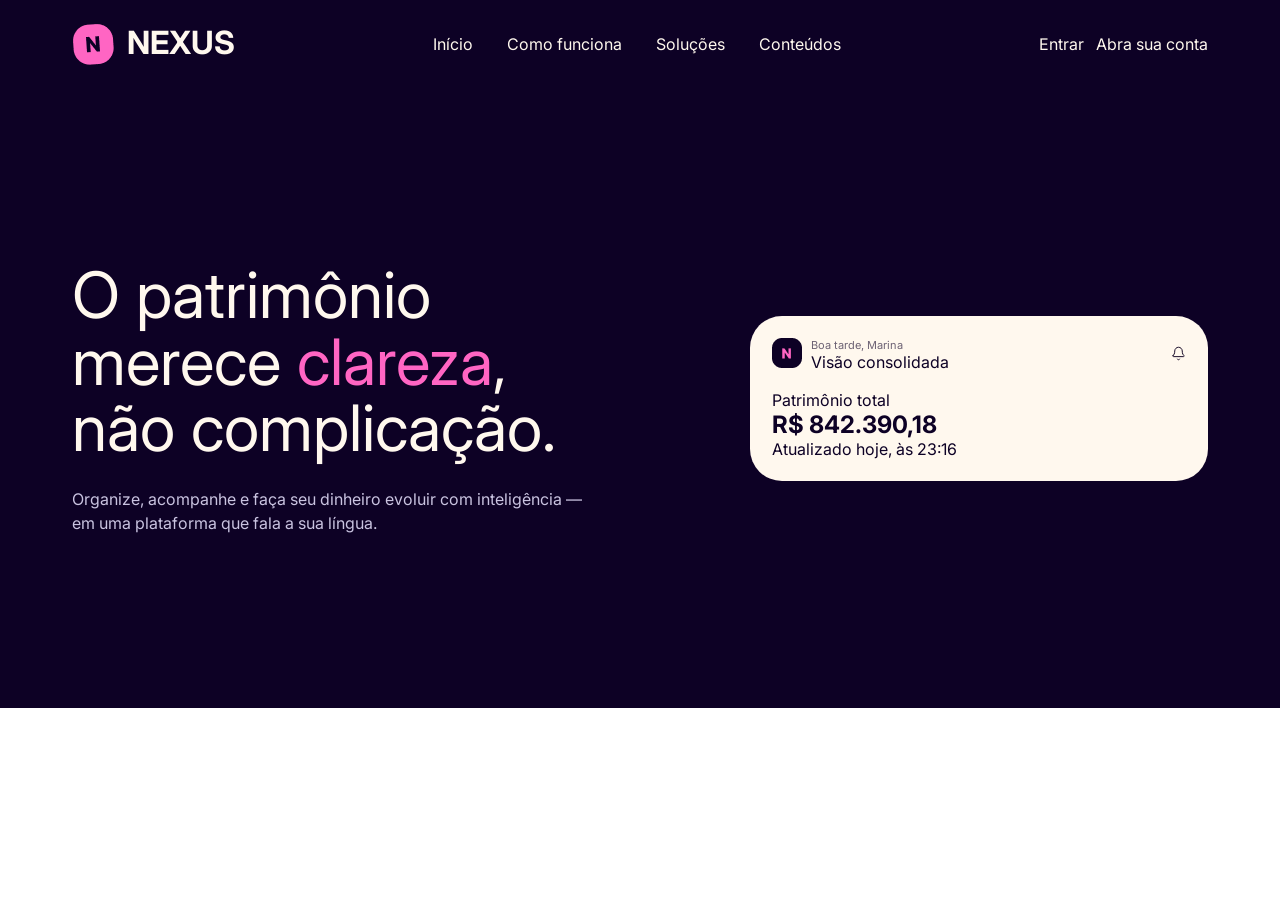
==== index.html @ cdef7ea9 "implementa estrutura backend e captura de horário do user" ====
<!DOCTYPE html>
<html lang="pt-br">

<head>
    <meta charset="UTF-8">
    <meta name="viewport" content="width=device-width, initial-scale=1.0">
    <title>NEXUS</title>
    <link rel="stylesheet" href="style.css">
</head>

<body>
    <header>
        <div class="logo">
            <img src="assets/simbolo-da-marca.png" alt="Pequeno ícone em formato de quadrado com bordas arredondadas e a letra N ao centro">
            <h1>NEXUS</h1>
        </div>
        <nav class="menu-top">
            <ul class="menu">
                <li><a href="#">Início</a></li>
                <li><a href="#">Como funciona</a></li>
                <li><a href="#">Soluções</a></li>
                <li><a href="#">Conteúdos</a></li>
            </ul>
        </nav>
        <div class="acesso">
            <a href="#">Entrar</a>
            <a href="#">Abra sua conta</a>
        </div>
    </header>
    <main>
        <section id="apresentacao">
            <div class="cta">
                <h2>O patrimônio merece <span>clareza</span>, não complicação.</h2>
                <p>Organize, acompanhe e faça seu dinheiro evoluir com inteligência — em uma plataforma que fala a sua língua.</p>
            </div>
            <div class="previa">
                <div class="top">
                    <div class="identificacao">
                        <div class="miniatura">
                            <img src="assets/miniatura-da-marca.png" alt="">
                        </div>
                        <div class="saudacao">
                            <p class="user">Boa tarde, Marina</p>
                            <p>Visão consolidada</p>
                        </div>
                    </div>
                    <div class="sino">
                        <img src="assets/bell.svg" alt="">
                    </div>
                </div>
                <div class="resumo">
                    <p>Patrimônio total</p>
                    <h2>R$ 842.390,18</h2>
                    <p id="atualizacao">&nbsp;</p>
                </div>
            </div>
        </section>
    </main>

    <script src="script.js"></script>

</body>

</html>
---- style.css ----
@import url('https://fonts.googleapis.com/css2?family=Inter:ital,opsz,wght@0,14..32,100..900;1,14..32,100..900&display=swap');

:root {
    --bg-color-primary: #0D0125;
    --font-color-primary: #FFF8EE;
}

* {
    margin: 0;
    padding: 0;
    box-sizing: border-box;
    font-family: Inter, sans-serif;
    color: var(--font-color-primary);
}

header {
    background-color: var(--bg-color-primary);
    padding-left: 72px;
    padding-right: 72px;
    display: flex;
    align-items: center;
    flex-direction: row;
    justify-content: space-between;
}

main {
    background-color: var(--bg-color-primary);
}

.logo {
    display: flex;
    gap: 12px;
    margin: 22.65px 0px 22.65px 0px;
    flex-direction: row;
}

.menu-top .menu{
    display: flex;
    align-items: center;
    list-style: none;
    gap: 34px;
}

.menu-top .menu li a{
    text-decoration: none;
}

.acesso {
    display: flex;
    align-items: center;
    gap: 12px;
}

.acesso a {
    text-decoration: none;
}

#apresentacao {
    display: flex;
    min-height: 620px;
    padding: 72px 72px 72px 72px;
    align-items: center;
    gap: 72px;
}

#apresentacao .cta {
    max-width: 700px;
    display: flex;
    flex-direction: column;
    gap: 25px;
}

#apresentacao .cta h2 {
    font-size: 64px;
    line-height: 104%;
    font-weight: 400;
    text-wrap: balance;
}

#apresentacao .cta h2 span {
    color: #FF65C3;
}

#apresentacao .cta p {
    color: #c9c3e0;
    line-height: 1.5;
    max-width: 520px;
}

#apresentacao .previa{
    display: flex;
    flex-direction: column;
    background-color: var(--font-color-primary);
    min-width: 458px;
    gap: 18px;
    padding: 22px;
    border-radius: 32px;
}

#apresentacao .previa * {
    color: var(--bg-color-primary);
}

#apresentacao .previa .top {
    display: flex;
    align-items: center;
    justify-content: space-between;
}

#apresentacao .previa .top .identificacao {
    display: flex;
    gap: 9px;
    align-items: center;
}

#apresentacao .previa .top .identificacao .user{
    color: #6D6274;
    font-size: 11px;
}
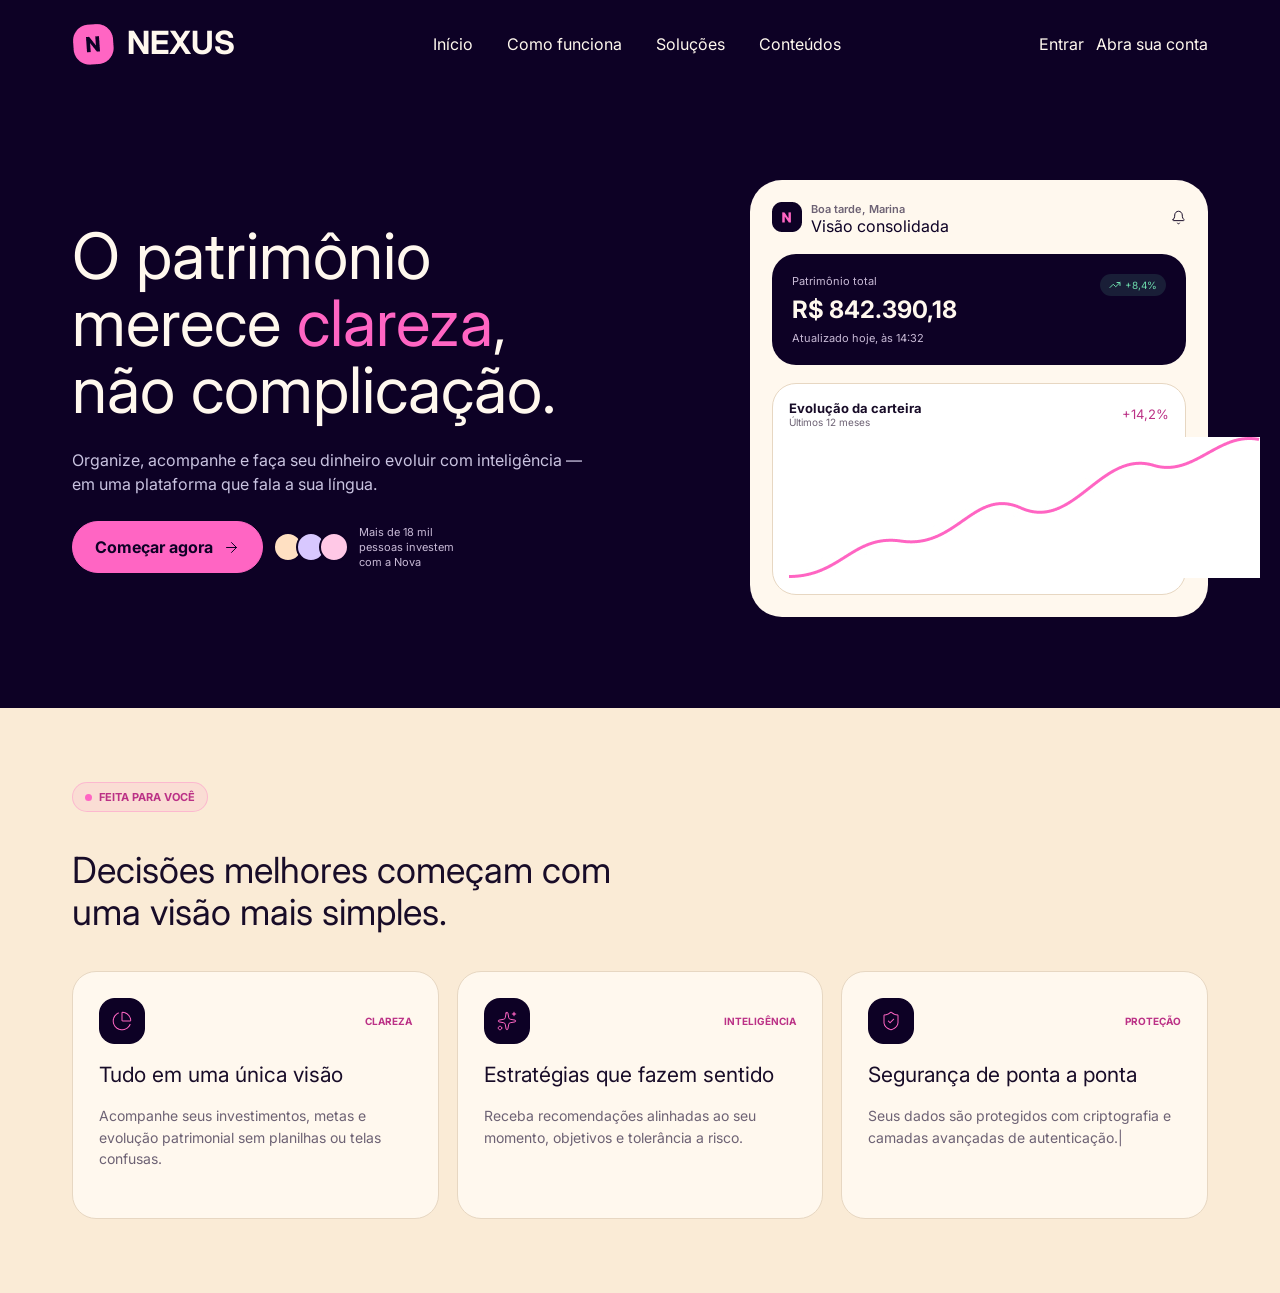
==== commit f0dfa6a0: "atualizando landing" ====
--- a/index.html
+++ b/index.html
@@ -11,7 +11,8 @@
 <body>
     <header>
         <div class="logo">
-            <img src="assets/simbolo-da-marca.png" alt="Pequeno ícone em formato de quadrado com bordas arredondadas e a letra N ao centro">
+            <img src="assets/simbolo-da-marca.png"
+                alt="Pequeno ícone em formato de quadrado com bordas arredondadas e a letra N ao centro">
             <h1>NEXUS</h1>
         </div>
         <nav class="menu-top">
@@ -30,8 +31,24 @@
     <main>
         <section id="apresentacao">
             <div class="cta">
-                <h2>O patrimônio merece <span>clareza</span>, não complicação.</h2>
-                <p>Organize, acompanhe e faça seu dinheiro evoluir com inteligência — em uma plataforma que fala a sua língua.</p>
+                <div class="titulo-cta">
+                    <h2>O patrimônio merece <span>clareza</span>, não complicação.</h2>
+                </div>
+                <div class="texto-cta">
+                    <p>Organize, acompanhe e faça seu dinheiro evoluir com inteligência — em uma plataforma que fala a
+                        sua
+                        língua.</p>
+                </div>
+                <div class="final-cta">
+                    <div class="botao-final-cta">
+                        <a href="#"><strong>Começar agora</strong></a>
+                        <img src="assets/arrow-right.svg" alt="">
+                    </div>
+                    <div class="info-final-cta">
+                        <img src="assets/avatar.svg" alt="">
+                        <p>Mais de 18 mil pessoas investem com a Nova</p>
+                    </div>
+                </div>
             </div>
             <div class="previa">
                 <div class="top">
@@ -49,16 +66,68 @@
                     </div>
                 </div>
                 <div class="resumo">
-                    <p>Patrimônio total</p>
-                    <h2>R$ 842.390,18</h2>
-                    <p id="atualizacao">&nbsp;</p>
+                    <div class="informacoes">
+                        <p>Patrimônio total</p>
+                        <h2>R$ 842.390,18</h2>
+                        <p>Atualizado hoje, às 14:32</p>
+                    </div>
+                    <div class="trending">
+                        <img class="icon-trending" src="assets/trending-up.svg" alt="">
+                        <p class="text-trending">+8,4%</p>
+                    </div>
+                </div>
+                <div class="evolucao">
+                    <div class="temp">
+                        <div class="informacoes-evolucao">
+                            <p class="titulo-evolucao">Evolução da carteira</p>
+                            <p class="info-evolucao">Últimos 12 meses</p>
+                        </div>
+                        <div class="trending-evolucao">
+                            <p>+14,2%</p>
+                        </div>
+                    </div>
+                    <div class="grafico">
+                        <img src="assets/curva-temporaria.jpg" alt="">
+                    </div>
+                </div>
+            </div>
+        </section>
+        <section id="beneficios">
+            <div class="selo">
+                <img src="assets/Ponto.svg" alt="">
+                <p>Feita para você</p>
+            </div>
+            <div class="titulo">
+                <h2>Decisões melhores começam com uma visão mais simples.</h2>
+            </div>
+            <div class="grid">
+                <div class="grid-bloco">
+                    <div class="top-grid-bloco">
+                        <img src="assets/icon-grid-one.png" alt="">
+                        <p>Clareza</p>
+                    </div>
+                    <h4>Tudo em uma única visão</h4>
+                    <p>Acompanhe seus investimentos, metas e evolução patrimonial sem planilhas ou telas confusas.</p>
+                </div>
+                <div class="grid-bloco">
+                    <div class="top-grid-bloco">
+                        <img src="assets/icon-grid-two.svg" alt="">
+                        <p>Inteligência</p>
+                    </div>
+                    <h4>Estratégias que fazem sentido</h4>
+                    <p>Receba recomendações alinhadas ao seu momento, objetivos e tolerância a risco.</p>
+                </div>
+                <div class="grid-bloco">
+                    <div class="top-grid-bloco">
+                        <img src="assets/icon-grid-three.png" alt="">
+                        <p>Proteção</p>
+                    </div>
+                    <h4>Segurança de ponta a ponta</h4>
+                    <p>Seus dados são protegidos com criptografia e camadas avançadas de autenticação.|</p>
                 </div>
             </div>
         </section>
     </main>
-
-    <script src="script.js"></script>
-
 </body>
 
 </html>
--- a/style.css
+++ b/style.css
@@ -3,6 +3,7 @@
 :root {
     --bg-color-primary: #0D0125;
     --font-color-primary: #FFF8EE;
+    --font-color-secundary: #C8BAD6;
 }
 
 * {
@@ -23,10 +24,6 @@
     justify-content: space-between;
 }
 
-main {
-    background-color: var(--bg-color-primary);
-}
-
 .logo {
     display: flex;
     gap: 12px;
@@ -34,14 +31,14 @@
     flex-direction: row;
 }
 
-.menu-top .menu{
+.menu-top .menu {
     display: flex;
     align-items: center;
     list-style: none;
     gap: 34px;
 }
 
-.menu-top .menu li a{
+.menu-top .menu li a {
     text-decoration: none;
 }
 
@@ -56,10 +53,12 @@
 }
 
 #apresentacao {
+    background-color: var(--bg-color-primary);
     display: flex;
     min-height: 620px;
     padding: 72px 72px 72px 72px;
     align-items: center;
+    justify-content: space-between;
     gap: 72px;
 }
 
@@ -87,7 +86,48 @@
     max-width: 520px;
 }
 
-#apresentacao .previa{
+#apresentacao .cta .final-cta {
+    display: flex;
+    align-items: center;
+    gap: 10px;
+}
+
+#apresentacao .cta .final-cta .info-final-cta {
+    display: flex;
+    align-items: center;
+    gap: 10px;
+}
+
+#apresentacao .cta .final-cta .botao-final-cta {
+    display: flex;
+    height: 52px;
+    padding: 0 22px;
+    justify-content: center;
+    align-items: center;
+    gap: 10px;
+    border-radius: 999px;
+    border: 1px solid #FF65C3;
+    background: #FF65C3;
+}
+
+#apresentacao .cta .final-cta .botao-final-cta a {
+    text-decoration: none;
+}
+
+#apresentacao .cta .final-cta .botao-final-cta a strong {
+    color: #0D0125;
+}
+
+#apresentacao .cta .final-cta .info-final-cta p {
+    color: #C8BAD6;
+    font-size: 11px;
+    font-style: normal;
+    font-weight: 400;
+    line-height: 135%;
+    max-width: 120px;
+}
+
+#apresentacao .previa {
     display: flex;
     flex-direction: column;
     background-color: var(--font-color-primary);
@@ -113,7 +153,190 @@
     align-items: center;
 }
 
-#apresentacao .previa .top .identificacao .user{
+#apresentacao .previa .top .identificacao .user {
     color: #6D6274;
+    font-family: Inter;
     font-size: 11px;
+    font-style: normal;
+    font-weight: 600;
+    line-height: normal;
+}
+
+#apresentacao .resumo {
+    display: flex;
+    justify-content: space-between;
+    align-items: flex-start;
+    background-color: var(--bg-color-primary);
+    padding: 20px;
+    border-radius: 24px;
+}
+
+#apresentacao .resumo .informacoes {
+    display: flex;
+    flex-direction: column;
+    gap: 7px;
+}
+
+#apresentacao .resumo .informacoes p {
+    color: var(--font-color-secundary);
+    font-size: 11px;
+}
+
+#apresentacao .resumo .informacoes h2 {
+    color: var(--font-color-primary);
+}
+
+#apresentacao .resumo .trending {
+    display: flex;
+    align-items: center;
+    gap: 4px;
+    border-radius: 999px;
+    background: rgba(110, 222, 174, 0.13);
+    padding: 5px 9px;
+}
+
+#apresentacao .resumo .trending .icon-trending {
+    width: 12px;
+    height: 12px;
+}
+
+#apresentacao .resumo .trending .text-trending {
+    color: #6EDEAE;
+    font-family: Inter;
+    font-size: 10px;
+    font-style: normal;
+    line-height: normal;
+}
+
+#apresentacao .evolucao {
+    display: flex;
+    align-items: stretch;
+    flex-direction: column;
+    padding: 16px 16px 12px 16px;
+    gap: 9px;
+    border-radius: 24px;
+    border: 1px solid #E7D7C2;
+    background: #ffffff
+}
+
+#apresentacao .evolucao .temp {
+    display: flex;
+    align-items: center;
+    justify-content: space-between;
+    width: 100%;
+}
+
+#apresentacao .evolucao .titulo-evolucao {
+    color: #180C28;
+    font-size: 13px;
+    font-style: normal;
+    font-weight: 700;
+    line-height: normal;
+}
+
+#apresentacao .evolucao .info-evolucao {
+    color: #6D6274;
+    font-size: 10px;
+    font-style: normal;
+    font-weight: 400;
+    line-height: normal;
+}
+
+#apresentacao .evolucao .trending-evolucao P {
+    color: #BB3186;
+    font-size: 13px;
+    font-style: normal;
+    font-weight: 400;
+    line-height: normal;
+}
+
+#beneficios {
+    display: flex;
+    padding: 74px 72px;
+    flex-direction: column;
+    align-items: flex-start;
+    gap: 38px;
+    align-self: stretch;
+    background: #FAEBD6;
+}
+
+#beneficios .selo {
+    display: flex;
+    padding: 7px 12px;
+    align-items: center;
+    gap: 7px;
+    border-radius: 999px;
+    border: 1px solid rgba(255, 101, 195, 0.30);
+    background: rgba(255, 101, 195, 0.10);
+}
+
+#beneficios .selo p {
+    color: #BB3186;
+    font-size: 11px;
+    font-style: normal;
+    font-weight: 700;
+    line-height: normal;
+    letter-spacing: undefined;
+    text-transform: uppercase;
+}
+
+#beneficios .titulo h2 {
+    color: #180C28;
+    font-size: 36px;
+    font-style: normal;
+    font-weight: 400;
+    line-height: 115%;
+    max-width: 550px;
+}
+
+#beneficios .grid {
+    display: grid;
+    grid-template-columns: 1fr 1fr 1fr;
+    gap: 18px;
+    width: 100%;
+}
+
+#beneficios .grid .grid-bloco {
+    display: flex;
+    padding: 26px;
+    height: 248px;
+    flex-direction: column;
+    align-items: flex-start;
+    gap: 18px;
+    border-radius: 24px;
+    border: 1px solid #E7D7C2;
+    background: #FFF8EE;
+}
+
+#beneficios .grid .grid-bloco .top-grid-bloco {
+    display: flex;
+    justify-content: space-between;
+    align-items: center;
+    align-self: stretch;
+}
+
+#beneficios .grid .grid-bloco .top-grid-bloco p {
+    color: #BB3186;
+    font-size: 10px;
+    font-style: normal;
+    font-weight: 700;
+    line-height: normal;
+    text-transform: uppercase;
+}
+
+#beneficios .grid .grid-bloco h4 {
+    color: #180C28;
+    font-size: 21px;
+    font-style: normal;
+    font-weight: 400;
+    line-height: normal;
+}
+
+#beneficios .grid .grid-bloco p {
+    color: #6D6274;
+    font-size: 14px;
+    font-style: normal;
+    font-weight: 400;
+    line-height: 155%;
+    max-width: 350px;
 }
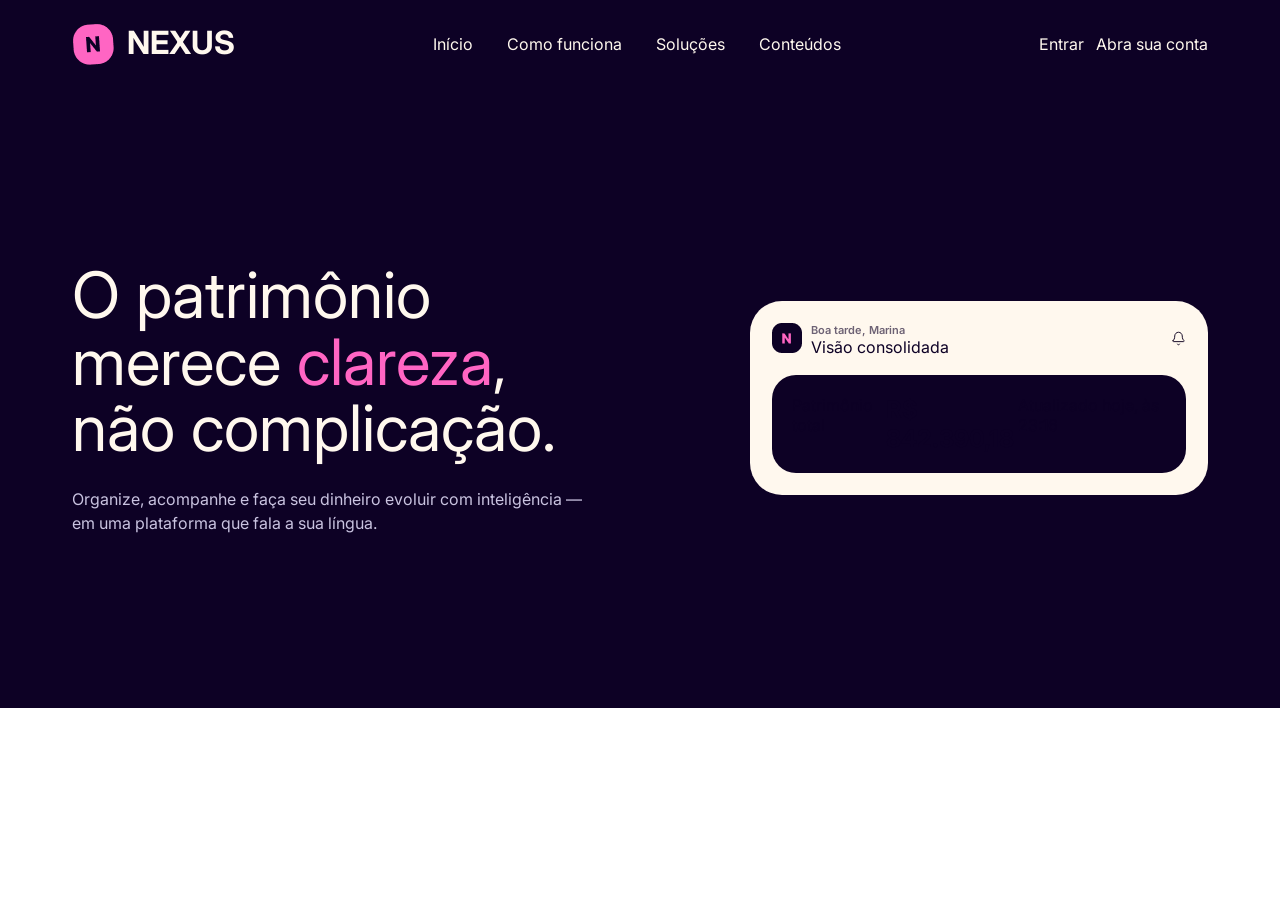
==== commit 66b52acc: "adiciona exibição de hora otimizado" ====
--- a/index.html
+++ b/index.html
@@ -11,8 +11,7 @@
 <body>
     <header>
         <div class="logo">
-            <img src="assets/simbolo-da-marca.png"
-                alt="Pequeno ícone em formato de quadrado com bordas arredondadas e a letra N ao centro">
+            <img src="assets/simbolo-da-marca.png" alt="Pequeno ícone em formato de quadrado com bordas arredondadas e a letra N ao centro">
             <h1>NEXUS</h1>
         </div>
         <nav class="menu-top">
@@ -31,24 +30,8 @@
     <main>
         <section id="apresentacao">
             <div class="cta">
-                <div class="titulo-cta">
-                    <h2>O patrimônio merece <span>clareza</span>, não complicação.</h2>
-                </div>
-                <div class="texto-cta">
-                    <p>Organize, acompanhe e faça seu dinheiro evoluir com inteligência — em uma plataforma que fala a
-                        sua
-                        língua.</p>
-                </div>
-                <div class="final-cta">
-                    <div class="botao-final-cta">
-                        <a href="#"><strong>Começar agora</strong></a>
-                        <img src="assets/arrow-right.svg" alt="">
-                    </div>
-                    <div class="info-final-cta">
-                        <img src="assets/avatar.svg" alt="">
-                        <p>Mais de 18 mil pessoas investem com a Nova</p>
-                    </div>
-                </div>
+                <h2>O patrimônio merece <span>clareza</span>, não complicação.</h2>
+                <p>Organize, acompanhe e faça seu dinheiro evoluir com inteligência — em uma plataforma que fala a sua língua.</p>
             </div>
             <div class="previa">
                 <div class="top">
@@ -66,68 +49,16 @@
                     </div>
                 </div>
                 <div class="resumo">
-                    <div class="informacoes">
-                        <p>Patrimônio total</p>
-                        <h2>R$ 842.390,18</h2>
-                        <p>Atualizado hoje, às 14:32</p>
-                    </div>
-                    <div class="trending">
-                        <img class="icon-trending" src="assets/trending-up.svg" alt="">
-                        <p class="text-trending">+8,4%</p>
-                    </div>
-                </div>
-                <div class="evolucao">
-                    <div class="temp">
-                        <div class="informacoes-evolucao">
-                            <p class="titulo-evolucao">Evolução da carteira</p>
-                            <p class="info-evolucao">Últimos 12 meses</p>
-                        </div>
-                        <div class="trending-evolucao">
-                            <p>+14,2%</p>
-                        </div>
-                    </div>
-                    <div class="grafico">
-                        <img src="assets/curva-temporaria.jpg" alt="">
-                    </div>
-                </div>
-            </div>
-        </section>
-        <section id="beneficios">
-            <div class="selo">
-                <img src="assets/Ponto.svg" alt="">
-                <p>Feita para você</p>
-            </div>
-            <div class="titulo">
-                <h2>Decisões melhores começam com uma visão mais simples.</h2>
-            </div>
-            <div class="grid">
-                <div class="grid-bloco">
-                    <div class="top-grid-bloco">
-                        <img src="assets/icon-grid-one.png" alt="">
-                        <p>Clareza</p>
-                    </div>
-                    <h4>Tudo em uma única visão</h4>
-                    <p>Acompanhe seus investimentos, metas e evolução patrimonial sem planilhas ou telas confusas.</p>
-                </div>
-                <div class="grid-bloco">
-                    <div class="top-grid-bloco">
-                        <img src="assets/icon-grid-two.svg" alt="">
-                        <p>Inteligência</p>
-                    </div>
-                    <h4>Estratégias que fazem sentido</h4>
-                    <p>Receba recomendações alinhadas ao seu momento, objetivos e tolerância a risco.</p>
-                </div>
-                <div class="grid-bloco">
-                    <div class="top-grid-bloco">
-                        <img src="assets/icon-grid-three.png" alt="">
-                        <p>Proteção</p>
-                    </div>
-                    <h4>Segurança de ponta a ponta</h4>
-                    <p>Seus dados são protegidos com criptografia e camadas avançadas de autenticação.|</p>
+                    <p>Patrimônio total</p>
+                    <h2>R$ 842.390,18</h2>
+                    <p>Atualizado hoje, às <span id="atualizacao">14:32</span></p>
                 </div>
             </div>
         </section>
     </main>
+
+    <script src="script.js"></script>
+
 </body>
 
 </html>
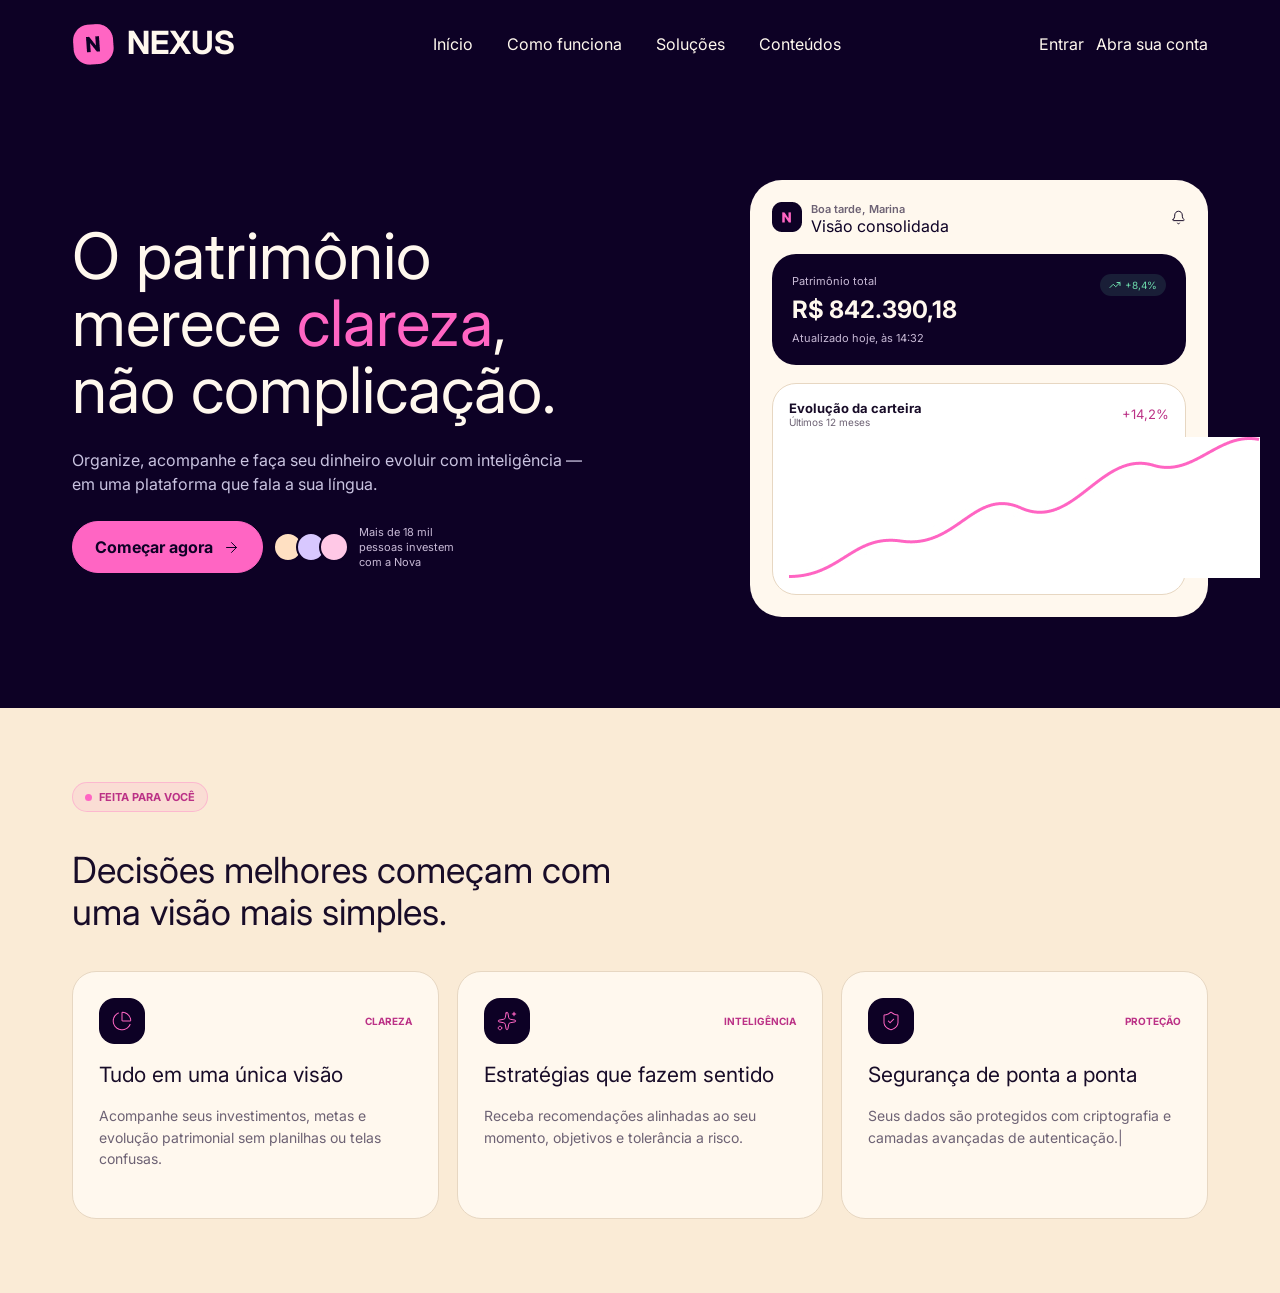
==== commit ed39a4c3: "Atualização de landing page update landing page" ====
--- a/index.html
+++ b/index.html
@@ -11,7 +11,8 @@
 <body>
     <header>
         <div class="logo">
-            <img src="assets/simbolo-da-marca.png" alt="Pequeno ícone em formato de quadrado com bordas arredondadas e a letra N ao centro">
+            <img src="assets/simbolo-da-marca.png"
+                alt="Pequeno ícone em formato de quadrado com bordas arredondadas e a letra N ao centro">
             <h1>NEXUS</h1>
         </div>
         <nav class="menu-top">
@@ -30,8 +31,24 @@
     <main>
         <section id="apresentacao">
             <div class="cta">
-                <h2>O patrimônio merece <span>clareza</span>, não complicação.</h2>
-                <p>Organize, acompanhe e faça seu dinheiro evoluir com inteligência — em uma plataforma que fala a sua língua.</p>
+                <div class="titulo-cta">
+                    <h2>O patrimônio merece <span>clareza</span>, não complicação.</h2>
+                </div>
+                <div class="texto-cta">
+                    <p>Organize, acompanhe e faça seu dinheiro evoluir com inteligência — em uma plataforma que fala a
+                        sua
+                        língua.</p>
+                </div>
+                <div class="final-cta">
+                    <div class="botao-final-cta">
+                        <a href="#"><strong>Começar agora</strong></a>
+                        <img src="assets/arrow-right.svg" alt="">
+                    </div>
+                    <div class="info-final-cta">
+                        <img src="assets/avatar.svg" alt="">
+                        <p>Mais de 18 mil pessoas investem com a Nova</p>
+                    </div>
+                </div>
             </div>
             <div class="previa">
                 <div class="top">
@@ -49,16 +66,68 @@
                     </div>
                 </div>
                 <div class="resumo">
-                    <p>Patrimônio total</p>
-                    <h2>R$ 842.390,18</h2>
-                    <p>Atualizado hoje, às <span id="atualizacao">14:32</span></p>
+                    <div class="informacoes">
+                        <p>Patrimônio total</p>
+                        <h2>R$ 842.390,18</h2>
+                        <p>Atualizado hoje, às 14:32</p>
+                    </div>
+                    <div class="trending">
+                        <img class="icon-trending" src="assets/trending-up.svg" alt="">
+                        <p class="text-trending">+8,4%</p>
+                    </div>
+                </div>
+                <div class="evolucao">
+                    <div class="temp">
+                        <div class="informacoes-evolucao">
+                            <p class="titulo-evolucao">Evolução da carteira</p>
+                            <p class="info-evolucao">Últimos 12 meses</p>
+                        </div>
+                        <div class="trending-evolucao">
+                            <p>+14,2%</p>
+                        </div>
+                    </div>
+                    <div class="grafico">
+                        <img src="assets/curva-temporaria.jpg" alt="">
+                    </div>
+                </div>
+            </div>
+        </section>
+        <section id="beneficios">
+            <div class="selo">
+                <img src="assets/Ponto.svg" alt="">
+                <p>Feita para você</p>
+            </div>
+            <div class="titulo">
+                <h2>Decisões melhores começam com uma visão mais simples.</h2>
+            </div>
+            <div class="grid">
+                <div class="grid-bloco">
+                    <div class="top-grid-bloco">
+                        <img src="assets/icon-grid-one.png" alt="">
+                        <p>Clareza</p>
+                    </div>
+                    <h4>Tudo em uma única visão</h4>
+                    <p>Acompanhe seus investimentos, metas e evolução patrimonial sem planilhas ou telas confusas.</p>
+                </div>
+                <div class="grid-bloco">
+                    <div class="top-grid-bloco">
+                        <img src="assets/icon-grid-two.svg" alt="">
+                        <p>Inteligência</p>
+                    </div>
+                    <h4>Estratégias que fazem sentido</h4>
+                    <p>Receba recomendações alinhadas ao seu momento, objetivos e tolerância a risco.</p>
+                </div>
+                <div class="grid-bloco">
+                    <div class="top-grid-bloco">
+                        <img src="assets/icon-grid-three.png" alt="">
+                        <p>Proteção</p>
+                    </div>
+                    <h4>Segurança de ponta a ponta</h4>
+                    <p>Seus dados são protegidos com criptografia e camadas avançadas de autenticação.|</p>
                 </div>
             </div>
         </section>
     </main>
-
-    <script src="script.js"></script>
-
 </body>
 
 </html>
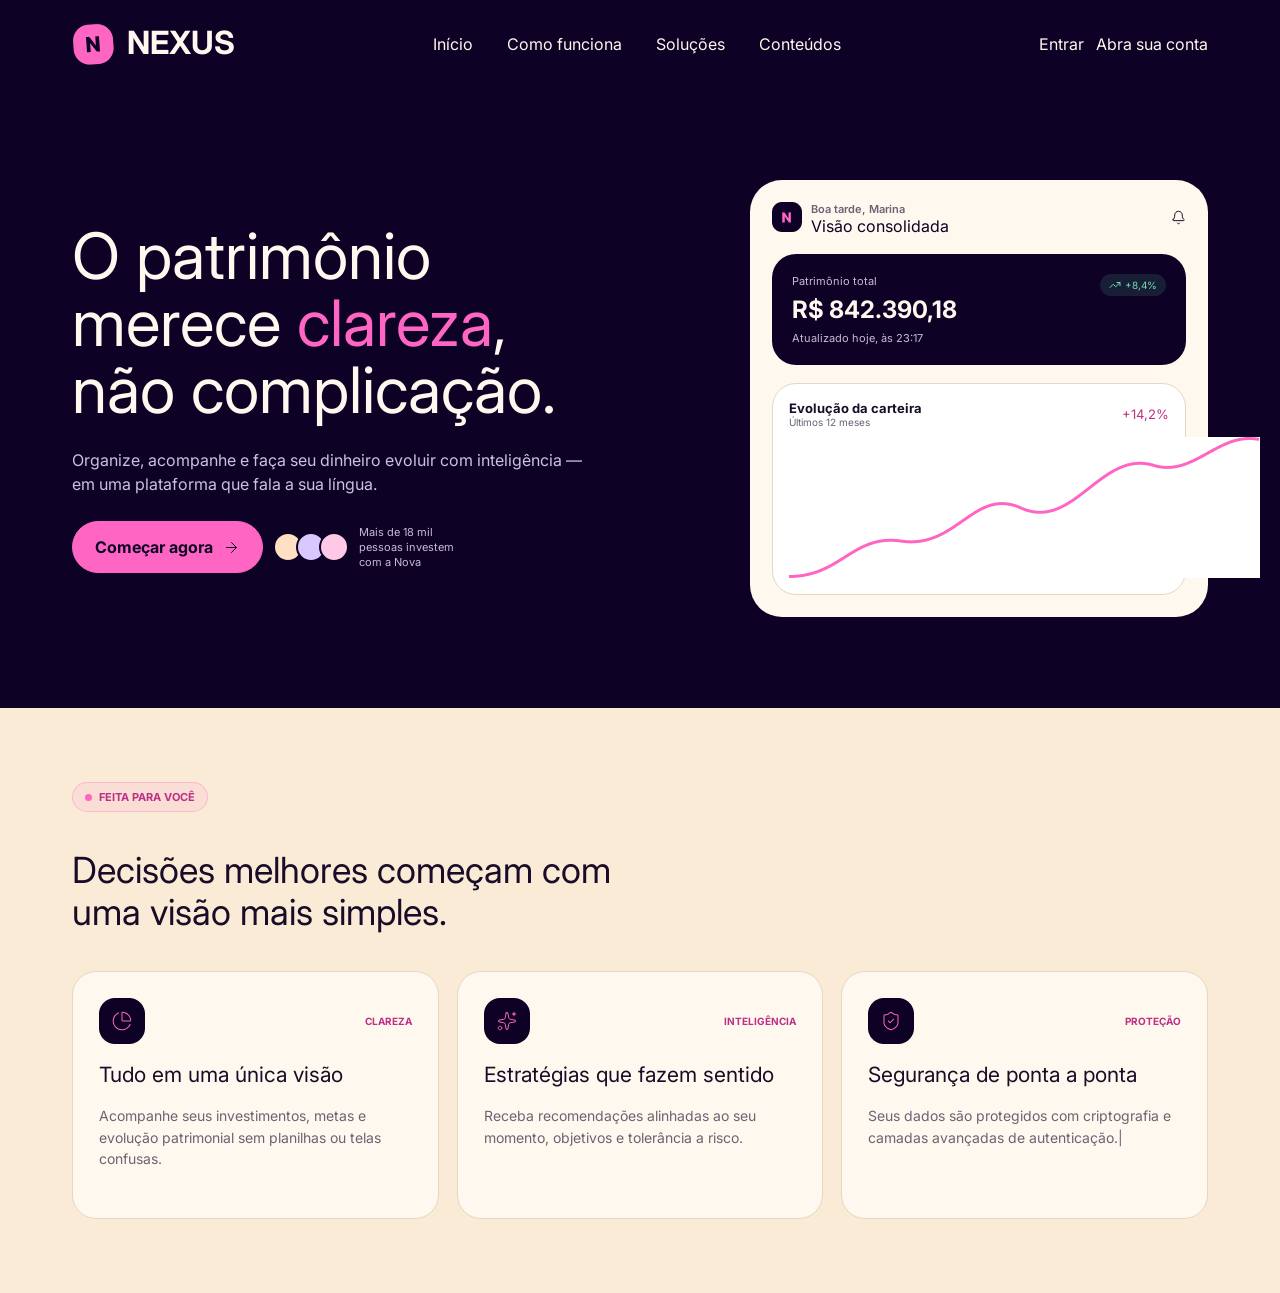
==== commit 82dabbbb: "Adição - direcionamento de login (incompleto)" ====
--- a/index.html
+++ b/index.html
@@ -40,7 +40,7 @@
                         língua.</p>
                 </div>
                 <div class="final-cta">
-                    <div class="botao-final-cta">
+                    <div class="botao-final-cta" onclick="comecarAgora()" style="cursor: pointer;">
                         <a href="#"><strong>Começar agora</strong></a>
                         <img src="assets/arrow-right.svg" alt="">
                     </div>
@@ -69,7 +69,7 @@
                     <div class="informacoes">
                         <p>Patrimônio total</p>
                         <h2>R$ 842.390,18</h2>
-                        <p>Atualizado hoje, às 14:32</p>
+                        <p>Atualizado hoje, às <time id="atualizacao" style="color: #C8BAD6;">14:33</time></p>
                     </div>
                     <div class="trending">
                         <img class="icon-trending" src="assets/trending-up.svg" alt="">
@@ -128,6 +128,9 @@
             </div>
         </section>
     </main>
+
+    <script src="script.js"></script>
+
 </body>
 
 </html>
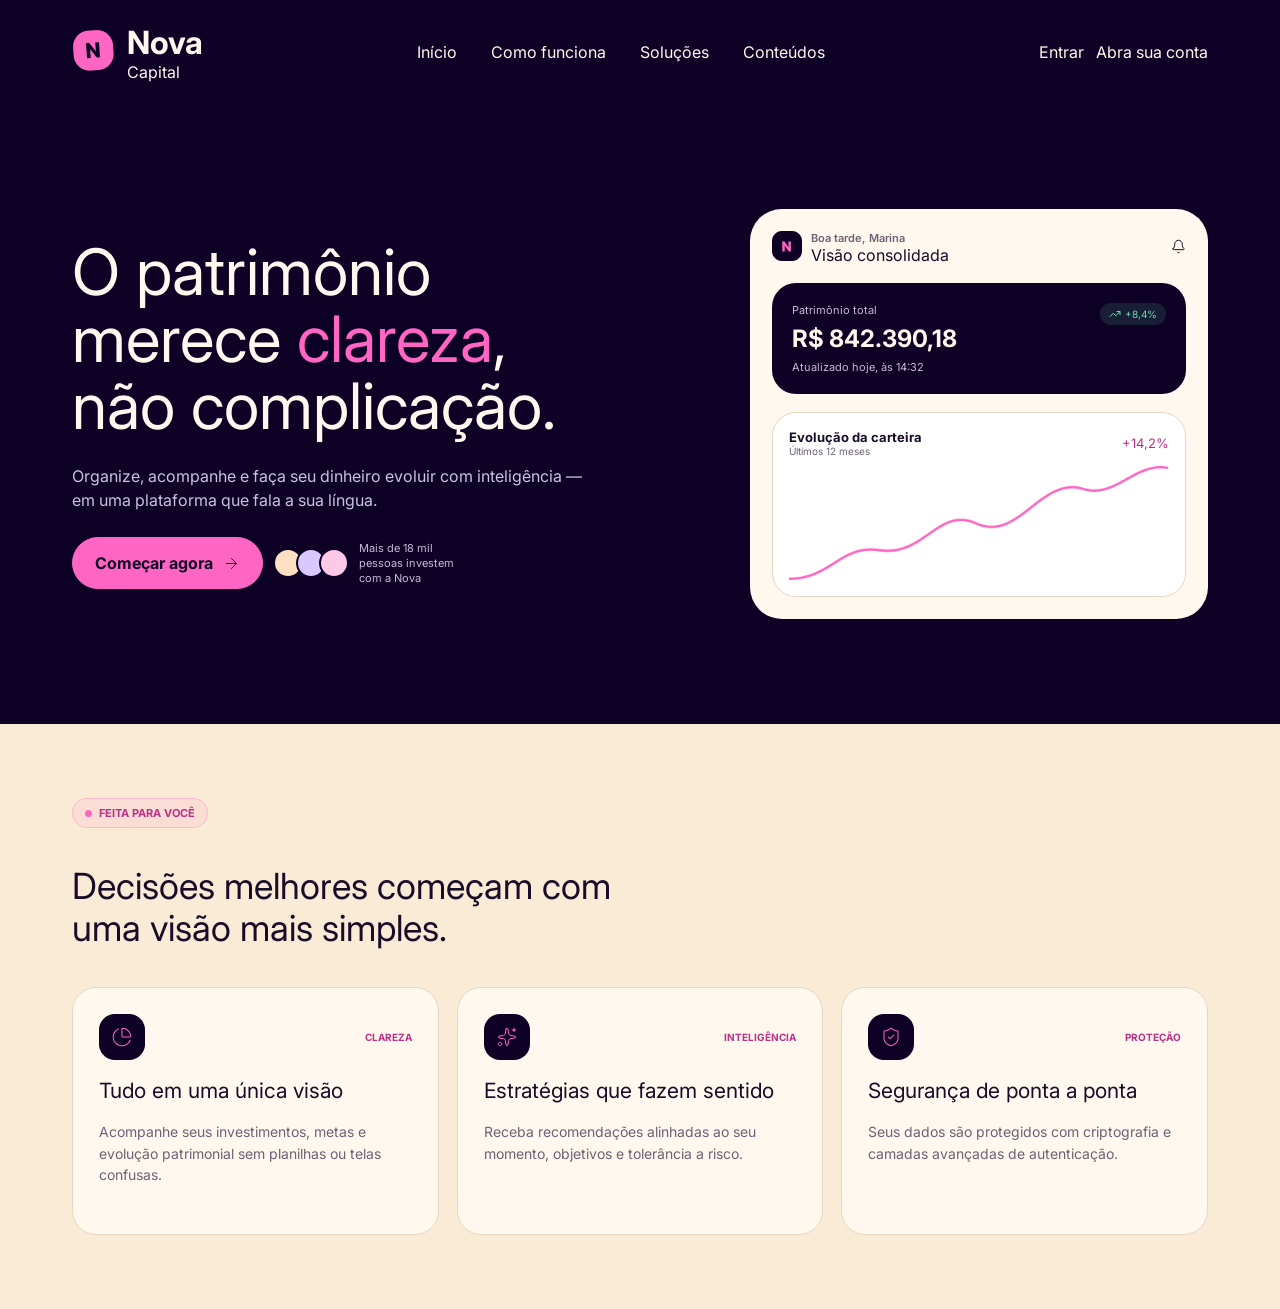
==== commit aacb10fe: "add: responsividade e correções" ====
--- a/index.html
+++ b/index.html
@@ -11,9 +11,13 @@
 <body>
     <header>
         <div class="logo">
-            <img src="assets/simbolo-da-marca.png"
-                alt="Pequeno ícone em formato de quadrado com bordas arredondadas e a letra N ao centro">
-            <h1>NEXUS</h1>
+            <div class="img-logo">
+                <img src="assets/simbolo-da-marca.png" alt="Pequeno ícone em formato de quadrado com bordas arredondadas e a letra N ao centro">
+            </div>
+            <div class="texto-logo">
+                <h1>Nova</h1>
+                <p>Capital</p>
+            </div>
         </div>
         <nav class="menu-top">
             <ul class="menu">
@@ -40,7 +44,7 @@
                         língua.</p>
                 </div>
                 <div class="final-cta">
-                    <div class="botao-final-cta" onclick="comecarAgora()" style="cursor: pointer;">
+                    <div class="botao-final-cta">
                         <a href="#"><strong>Começar agora</strong></a>
                         <img src="assets/arrow-right.svg" alt="">
                     </div>
@@ -69,7 +73,7 @@
                     <div class="informacoes">
                         <p>Patrimônio total</p>
                         <h2>R$ 842.390,18</h2>
-                        <p>Atualizado hoje, às <time id="atualizacao" style="color: #C8BAD6;">14:33</time></p>
+                        <p>Atualizado hoje, às 14:32</p>
                     </div>
                     <div class="trending">
                         <img class="icon-trending" src="assets/trending-up.svg" alt="">
@@ -123,14 +127,28 @@
                         <p>Proteção</p>
                     </div>
                     <h4>Segurança de ponta a ponta</h4>
-                    <p>Seus dados são protegidos com criptografia e camadas avançadas de autenticação.|</p>
+                    <p>Seus dados são protegidos com criptografia e camadas avançadas de autenticação.</p>
+                </div>
+            </div>
+        </section>
+        <section class="indicadores">
+            <div class="top"></div>
+            <div class="info">
+                <div class="info-dados">
+                    <h4></h4>
+                    <p></p>
+                </div>
+                <div class="info-dados">
+                    <h4></h4>
+                    <p></p>
+                </div>
+                <div class="info-dados">
+                    <h4></h4>
+                    <p></p>
                 </div>
             </div>
         </section>
     </main>
-
-    <script src="script.js"></script>
-
 </body>
 
 </html>
--- a/style.css
+++ b/style.css
@@ -10,8 +10,6 @@
     margin: 0;
     padding: 0;
     box-sizing: border-box;
-    font-family: Inter, sans-serif;
-    color: var(--font-color-primary);
 }
 
 header {
@@ -24,11 +22,22 @@
     justify-content: space-between;
 }
 
+body {
+    font-family: Inter, sans-serif;
+    color: var(--font-color-primary);
+}
+
 .logo {
     display: flex;
     gap: 12px;
     margin: 22.65px 0px 22.65px 0px;
     flex-direction: row;
+    align-items: center;
+    justify-content: center;
+}
+
+.img-logo img {
+    height: 100%;
 }
 
 .menu-top .menu {
@@ -38,7 +47,8 @@
     gap: 34px;
 }
 
-.menu-top .menu li a {
+.menu li a {
+    color: inherit;
     text-decoration: none;
 }
 
@@ -49,6 +59,7 @@
 }
 
 .acesso a {
+    color: inherit;
     text-decoration: none;
 }
 
@@ -62,46 +73,46 @@
     gap: 72px;
 }
 
-#apresentacao .cta {
+.cta {
     max-width: 700px;
     display: flex;
     flex-direction: column;
     gap: 25px;
 }
 
-#apresentacao .cta h2 {
+.cta h2 {
     font-size: 64px;
     line-height: 104%;
     font-weight: 400;
     text-wrap: balance;
 }
 
-#apresentacao .cta h2 span {
+.cta h2 span {
     color: #FF65C3;
 }
 
-#apresentacao .cta p {
+.cta p {
     color: #c9c3e0;
     line-height: 1.5;
     max-width: 520px;
 }
 
-#apresentacao .cta .final-cta {
+.cta .final-cta {
     display: flex;
     align-items: center;
     gap: 10px;
 }
 
-#apresentacao .cta .final-cta .info-final-cta {
+.final-cta .info-final-cta {
     display: flex;
     align-items: center;
     gap: 10px;
 }
 
-#apresentacao .cta .final-cta .botao-final-cta {
+.final-cta .botao-final-cta {
     display: flex;
     height: 52px;
-    padding: 0 22px;
+    padding: 22px;
     justify-content: center;
     align-items: center;
     gap: 10px;
@@ -110,7 +121,7 @@
     background: #FF65C3;
 }
 
-#apresentacao .cta .final-cta .botao-final-cta a {
+.botao-final-cta a {
     text-decoration: none;
 }
 
@@ -137,10 +148,6 @@
     border-radius: 32px;
 }
 
-#apresentacao .previa * {
-    color: var(--bg-color-primary);
-}
-
 #apresentacao .previa .top {
     display: flex;
     align-items: center;
@@ -160,6 +167,15 @@
     font-style: normal;
     font-weight: 600;
     line-height: normal;
+}
+
+.grafico img{
+    width: 100%;
+    max-width: 390px;
+}
+
+.saudacao p {
+    color: #180C28;;
 }
 
 #apresentacao .resumo {
@@ -242,7 +258,7 @@
     line-height: normal;
 }
 
-#apresentacao .evolucao .trending-evolucao P {
+#apresentacao .evolucao .trending-evolucao p {
     color: #BB3186;
     font-size: 13px;
     font-style: normal;
@@ -276,7 +292,6 @@
     font-style: normal;
     font-weight: 700;
     line-height: normal;
-    letter-spacing: undefined;
     text-transform: uppercase;
 }
 
@@ -339,4 +354,105 @@
     font-weight: 400;
     line-height: 155%;
     max-width: 350px;
+}
+
+/* Imagens nunca passam do tamanho do container */
+img {
+  max-width: 100%;
+  height: auto;
+}
+
+/* ---------- Tablet (até 1024px) ---------- */
+@media (max-width: 1024px) {
+  header,
+  #apresentacao,
+  #beneficios {
+    padding-left: 40px;
+    padding-right: 40px;
+  }
+
+  #apresentacao {
+    flex-direction: column;
+    align-items: flex-start;
+    gap: 48px;
+    min-height: auto;
+    padding-top: 56px;
+    padding-bottom: 56px;
+  }
+
+  #apresentacao .cta {
+    max-width: 100%;
+  }
+
+  #apresentacao .cta h2 {
+    font-size: 52px;
+  }
+
+  #apresentacao .previa {
+    min-width: 0;
+    width: 100%;
+    max-width: 520px;
+  }
+
+  #beneficios .grid {
+    grid-template-columns: 1fr 1fr;
+  }
+}
+
+/* ---------- Celular (até 768px) ---------- */
+@media (max-width: 768px) {
+  header,
+  #apresentacao,
+  #beneficios {
+    padding-left: 20px;
+    padding-right: 20px;
+  }
+
+  header {
+    flex-wrap: wrap;
+    gap: 12px;
+  }
+
+  .menu-top {
+    display: none; /* ver nota sobre menu hambúrguer abaixo */
+  }
+
+  #apresentacao {
+    padding-top: 40px;
+    padding-bottom: 40px;
+    gap: 36px;
+  }
+
+  #apresentacao .cta h2 {
+    font-size: 38px;
+  }
+
+  #apresentacao .cta .final-cta {
+    flex-direction: column;
+    align-items: flex-start;
+    gap: 16px;
+  }
+
+  #apresentacao .previa {
+    padding: 16px;
+    border-radius: 24px;
+  }
+
+  #beneficios {
+    padding-top: 48px;
+    padding-bottom: 48px;
+  }
+
+  #beneficios .titulo h2 {
+    font-size: 28px;
+  }
+
+  #beneficios .grid {
+    grid-template-columns: 1fr;
+  }
+
+  #beneficios .grid .grid-bloco {
+    height: auto;
+    min-height: 200px;
+  }
 }
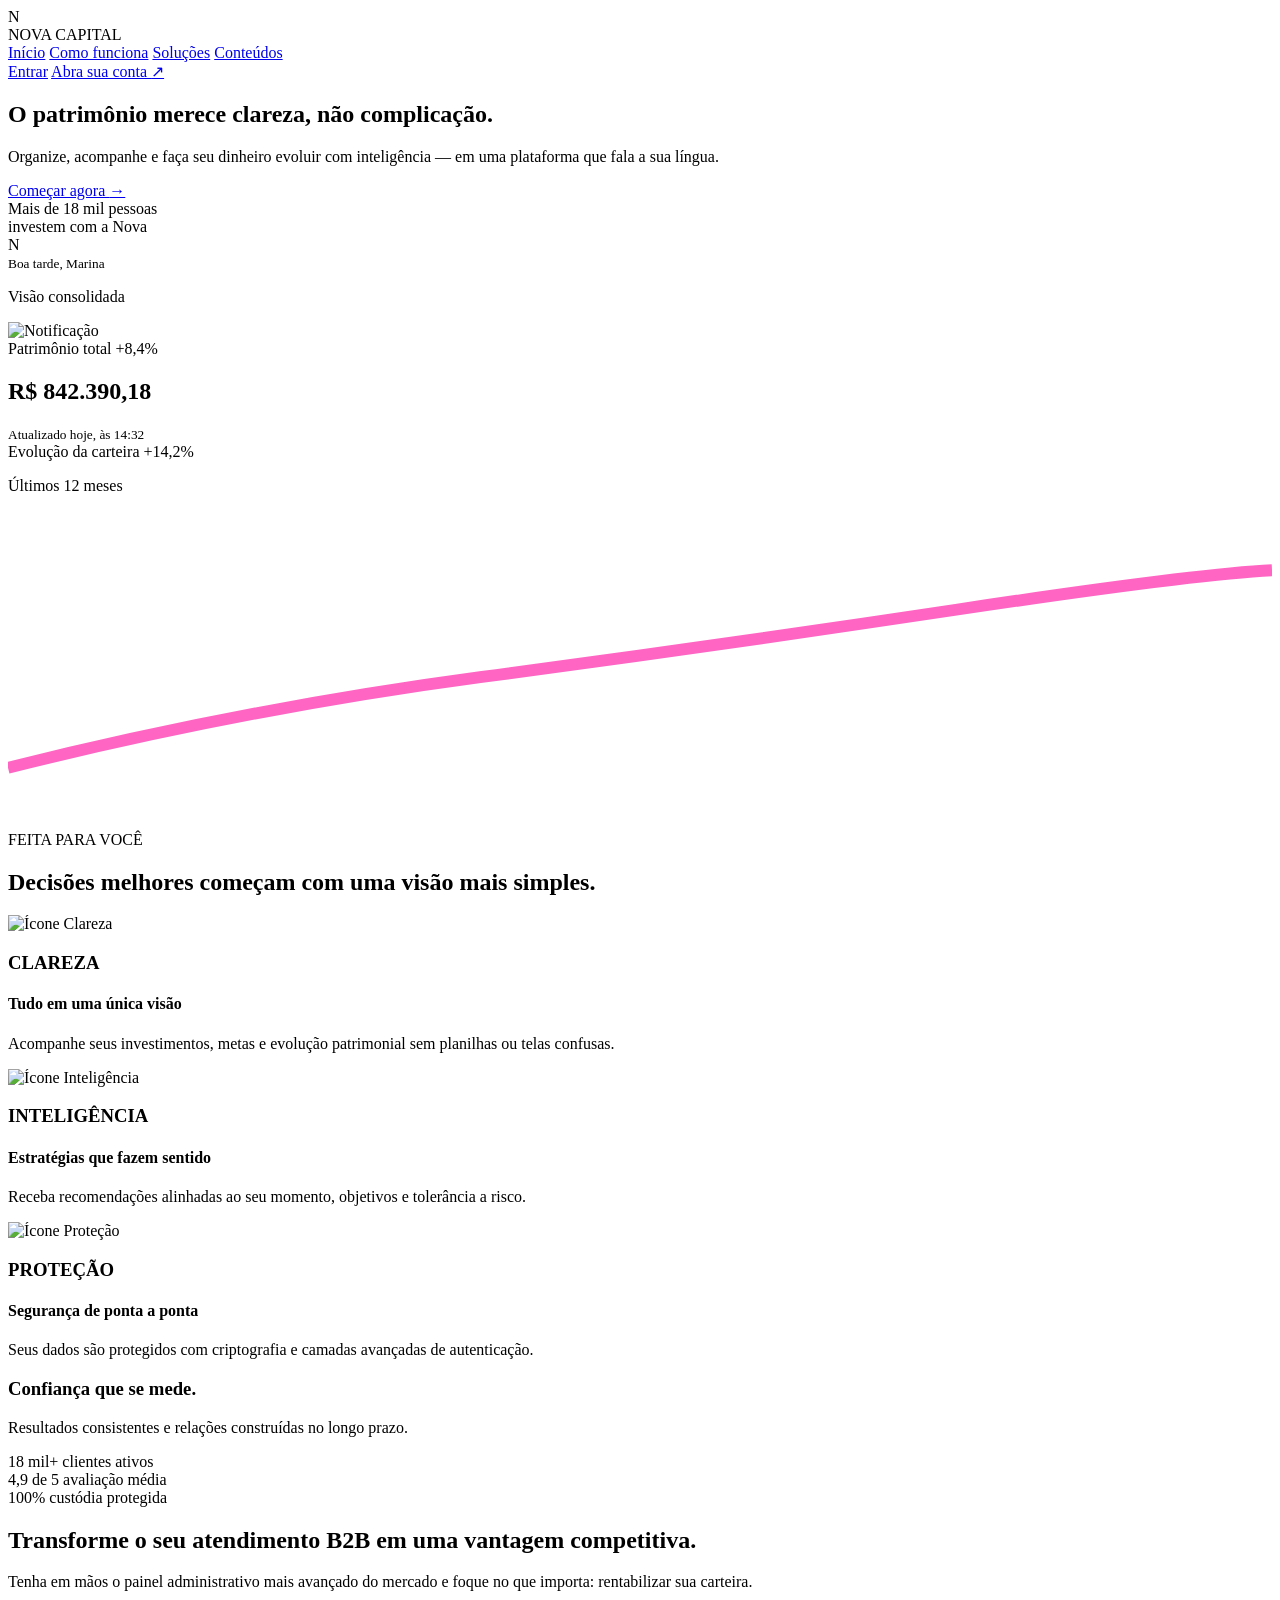
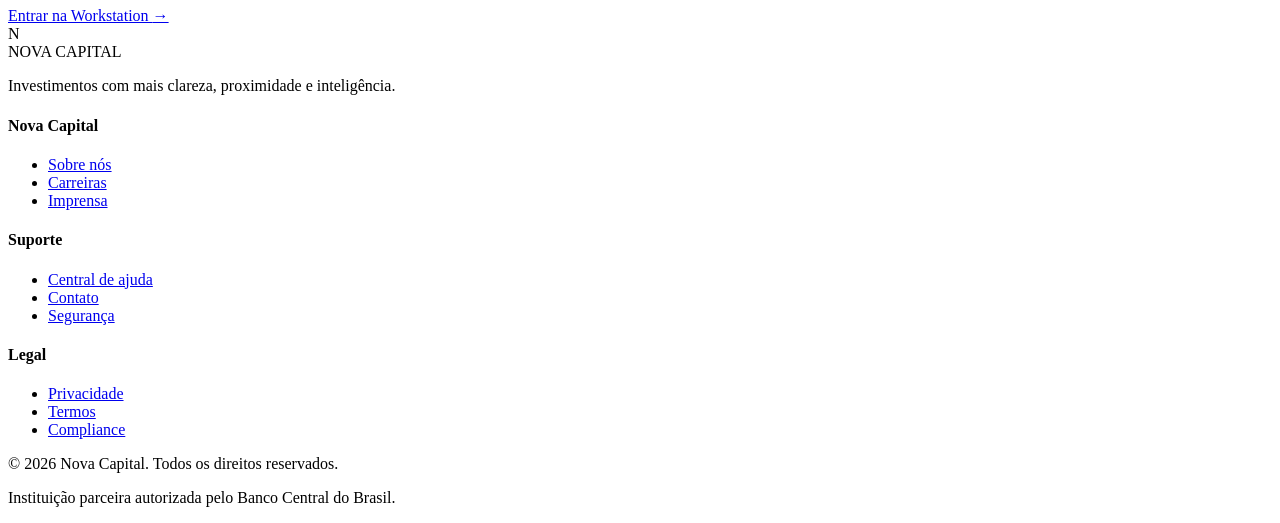
==== commit f967b08e: "index vale este" ====
--- a/index.html
+++ b/index.html
@@ -1,154 +1,230 @@
 <!DOCTYPE html>
-<html lang="pt-br">
+<html lang="pt-BR">
 
 <head>
     <meta charset="UTF-8">
     <meta name="viewport" content="width=device-width, initial-scale=1.0">
-    <title>NEXUS</title>
-    <link rel="stylesheet" href="style.css">
+    <title>Nova Capital - O patrimônio merece clareza</title>
+
+    <link href="https://fonts.googleapis.com/css2?family=Space+Grotesk:wght@300;400;500;600;700&display=swap"
+        rel="stylesheet">
+    <link rel="stylesheet" href="bonitinho.css">
 </head>
 
 <body>
-    <header>
-        <div class="logo">
-            <div class="img-logo">
-                <img src="assets/simbolo-da-marca.png" alt="Pequeno ícone em formato de quadrado com bordas arredondadas e a letra N ao centro">
-            </div>
-            <div class="texto-logo">
-                <h1>Nova</h1>
-                <p>Capital</p>
-            </div>
-        </div>
-        <nav class="menu-top">
-            <ul class="menu">
-                <li><a href="#">Início</a></li>
-                <li><a href="#">Como funciona</a></li>
-                <li><a href="#">Soluções</a></li>
-                <li><a href="#">Conteúdos</a></li>
-            </ul>
-        </nav>
-        <div class="acesso">
-            <a href="#">Entrar</a>
-            <a href="#">Abra sua conta</a>
+
+
+    <header class="header">
+        <div class="header-container">
+            <div class="logo-area">
+                <div class="logo-badge">N</div>
+                <span class="logo-text">NOVA CAPITAL</span>
+            </div>
+            <nav class="nav-links">
+                <a href="#inicio" class="active">Início</a>
+                <a href="#como-funciona">Como funciona</a>
+                <a href="#solucoes">Soluções</a>
+                <a href="#conteudos">Conteúdos</a>
+            </nav>
+            <div class="header-actions">
+                <a href="login.html" class="btn-entrar">Entrar</a>
+                <a href="#abrir-conta" class="btn-cta">Abra sua conta <span class="arrow">↗</span></a>
+            </div>
         </div>
     </header>
-    <main>
-        <section id="apresentacao">
-            <div class="cta">
-                <div class="titulo-cta">
-                    <h2>O patrimônio merece <span>clareza</span>, não complicação.</h2>
-                </div>
-                <div class="texto-cta">
-                    <p>Organize, acompanhe e faça seu dinheiro evoluir com inteligência — em uma plataforma que fala a
-                        sua
-                        língua.</p>
-                </div>
-                <div class="final-cta">
-                    <div class="botao-final-cta">
-                        <a href="#"><strong>Começar agora</strong></a>
-                        <img src="assets/arrow-right.svg" alt="">
-                    </div>
-                    <div class="info-final-cta">
-                        <img src="assets/avatar.svg" alt="">
-                        <p>Mais de 18 mil pessoas investem com a Nova</p>
-                    </div>
-                </div>
-            </div>
-            <div class="previa">
-                <div class="top">
-                    <div class="identificacao">
-                        <div class="miniatura">
-                            <img src="assets/miniatura-da-marca.png" alt="">
-                        </div>
-                        <div class="saudacao">
-                            <p class="user">Boa tarde, Marina</p>
-                            <p>Visão consolidada</p>
-                        </div>
-                    </div>
-                    <div class="sino">
-                        <img src="assets/bell.svg" alt="">
-                    </div>
-                </div>
-                <div class="resumo">
-                    <div class="informacoes">
-                        <p>Patrimônio total</p>
-                        <h2>R$ 842.390,18</h2>
-                        <p>Atualizado hoje, às 14:32</p>
-                    </div>
-                    <div class="trending">
-                        <img class="icon-trending" src="assets/trending-up.svg" alt="">
-                        <p class="text-trending">+8,4%</p>
-                    </div>
-                </div>
-                <div class="evolucao">
-                    <div class="temp">
-                        <div class="informacoes-evolucao">
-                            <p class="titulo-evolucao">Evolução da carteira</p>
-                            <p class="info-evolucao">Últimos 12 meses</p>
-                        </div>
-                        <div class="trending-evolucao">
-                            <p>+14,2%</p>
-                        </div>
-                    </div>
-                    <div class="grafico">
-                        <img src="assets/curva-temporaria.jpg" alt="">
-                    </div>
-                </div>
-            </div>
-        </section>
-        <section id="beneficios">
-            <div class="selo">
-                <img src="assets/Ponto.svg" alt="">
-                <p>Feita para você</p>
-            </div>
-            <div class="titulo">
-                <h2>Decisões melhores começam com uma visão mais simples.</h2>
-            </div>
-            <div class="grid">
-                <div class="grid-bloco">
-                    <div class="top-grid-bloco">
-                        <img src="assets/icon-grid-one.png" alt="">
-                        <p>Clareza</p>
-                    </div>
-                    <h4>Tudo em uma única visão</h4>
-                    <p>Acompanhe seus investimentos, metas e evolução patrimonial sem planilhas ou telas confusas.</p>
-                </div>
-                <div class="grid-bloco">
-                    <div class="top-grid-bloco">
-                        <img src="assets/icon-grid-two.svg" alt="">
-                        <p>Inteligência</p>
-                    </div>
-                    <h4>Estratégias que fazem sentido</h4>
-                    <p>Receba recomendações alinhadas ao seu momento, objetivos e tolerância a risco.</p>
-                </div>
-                <div class="grid-bloco">
-                    <div class="top-grid-bloco">
-                        <img src="assets/icon-grid-three.png" alt="">
-                        <p>Proteção</p>
-                    </div>
-                    <h4>Segurança de ponta a ponta</h4>
-                    <p>Seus dados são protegidos com criptografia e camadas avançadas de autenticação.</p>
-                </div>
-            </div>
-        </section>
-        <section class="indicadores">
-            <div class="top"></div>
-            <div class="info">
-                <div class="info-dados">
-                    <h4></h4>
-                    <p></p>
-                </div>
-                <div class="info-dados">
-                    <h4></h4>
-                    <p></p>
-                </div>
-                <div class="info-dados">
-                    <h4></h4>
-                    <p></p>
-                </div>
-            </div>
-        </section>
-    </main>
+
+
+    <section id="inicio" class="hero-section">
+        <div class="hero-container">
+            <div class="hero-content">
+                <h1 class="hero-title">O patrimônio merece <span class="highlight">clareza</span>, não complicação.</h1>
+                <p class="hero-subtitle">Organize, acompanhe e faça seu dinheiro evoluir com inteligência — em uma
+                    plataforma que fala a sua língua.</p>
+                <div class="hero-cta-group">
+                    <a href="#comecar" class="btn-primary">Começar agora <span class="arrow">→</span></a>
+                    <div class="social-proof">
+                        <div class="avatar-group">
+                            <span class="avatar av-1"></span>
+                            <span class="avatar av-2"></span>
+                            <span class="avatar av-3"></span>
+                        </div>
+                        <span class="social-text">Mais de 18 mil pessoas<br>investem com a Nova</span>
+                    </div>
+                </div>
+            </div>
+
+
+            <div class="hero-card-wrapper">
+                <div class="dashboard-card">
+                    <div class="card-header">
+                        <div class="user-info">
+                            <span class="mini-logo">N</span>
+                            <div>
+                                <small class="greeting">Boa tarde, Marina</small>
+                                <p class="vision-title">Visão consolidada</p>
+                            </div>
+                        </div>
+                        <div class="notification-icon">
+    <img src="Icones/bell.svg" alt="Notificação" class="bell-icon">
+</div> 
+</div>
+
+                    <div class="patrimonio-box">
+                        <div class="patrimonio-top">
+                            <span class="label-tiny">Patrimônio total</span>
+                            <span class="badge-growth">+8,4%</span>
+                        </div>
+                        <h2 class="patrimonio-value">R$ 842.390,18</h2>
+
+                         <!-- PEDIR A MIGUEEEEL -->
+                        <small class="update-time">Atualizado hoje, às 14:32</small>
+                    </div>
+
+                    <div class="evolution-box">
+                        <div class="evolution-top">
+                            <span class="label-tiny">Evolução da carteira</span>
+                            <span class="badge-growth-soft">+14,2%</span>
+                        </div>
+                        <p class="evolution-sub">Últimos 12 meses</p>
+                        <div class="chart-container">
+                            <svg class="chart-line" viewBox="0 0 320 80" preserveAspectRatio="none">
+                                <path d="M 0 65 Q 60 50 120 42 T 240 25 T 320 15" fill="none" stroke="#FF65C3"
+                                    stroke-width="3" />
+                            </svg>
+                        </div>
+                    </div>
+                </div>
+            </div>
+        </div>
+    </section>
+
+
+    <section id="como-funciona" class="features-section">
+        <div class="container">
+            <div class="section-tag">FEITA PARA VOCÊ</div>
+            <h2 class="section-title">Decisões melhores começam com uma visão mais simples.</h2>
+
+            <div class="features-grid">
+                <!-- Card 1: Clareza -->
+                <div class="feature-card">
+                    <div class="feature-icon-wrapper">
+                        <img src="Icones/pie-chart.svg" alt="Ícone Clareza" class="custom-icon">
+                    </div>
+                    <h3 class="feature-title">CLAREZA</h3>
+                    <h4 class="feature-subtitle">Tudo em uma única visão</h4>
+                    <p class="feature-desc">Acompanhe seus investimentos, metas e evolução patrimonial sem planilhas ou
+                        telas confusas.</p>
+                </div>
+
+                <!-- Card 2: Inteligência -->
+                <div class="feature-card">
+                    <div class="feature-icon-wrapper">
+                        <img src="Icones/sparkles.svg" alt="Ícone Inteligência" class="custom-icon">
+                    </div>
+                    <h3 class="feature-title">INTELIGÊNCIA</h3>
+                    <h4 class="feature-subtitle">Estratégias que fazem sentido</h4>
+                    <p class="feature-desc">Receba recomendações alinhadas ao seu momento, objetivos e tolerância a
+                        risco.</p>
+                </div>
+
+                <!-- Card 3: Proteção -->
+                <div class="feature-card">
+                    <div class="feature-icon-wrapper">
+                        <img src="Icones/shield-check.svg" alt="Ícone Proteção" class="custom-icon">
+                    </div>
+                    <h3 class="feature-title">PROTEÇÃO</h3>
+                    <h4 class="feature-subtitle">Segurança de ponta a ponta</h4>
+                    <p class="feature-desc">Seus dados são protegidos com criptografia e camadas avançadas de
+                        autenticação.</p>
+                </div>
+            </div>
+    </section>
+
+
+
+
+    <section class="metrics-section">
+        <div class="container metrics-grid">
+            <div class="metric-item">
+                <h3>Confiança que se mede.</h3>
+                <p>Resultados consistentes e relações construídas no longo prazo.</p>
+            </div>
+            <div class="metric-item center-border">
+                <span class="metric-number">18 mil+</span>
+                <span class="metric-label">clientes ativos</span>
+            </div>
+            <div class="metric-item center-border">
+                <span class="metric-number">4,9 de 5</span>
+                <span class="metric-label">avaliação média</span>
+            </div>
+            <div class="metric-item">
+                <span class="metric-number">100%</span>
+                <span class="metric-label">custódia protegida</span>
+            </div>
+        </div>
+    </section>
+
+
+
+    <section id="solucoes" class="b2b-section">
+        <div class="container">
+            <div class="b2b-banner">
+                <div class="b2b-text">
+                    <h2>Transforme o seu atendimento B2B em uma vantagem competitiva.</h2>
+                    <p>Tenha em mãos o painel administrativo mais avançado do mercado e foque no que importa:
+                        rentabilizar sua carteira.</p>
+                </div>
+                <div class="b2b-action">
+                    <a href="#workstation" class="btn-dark">Entrar na Workstation <span class="arrow">→</span></a>
+                </div>
+            </div>
+        </div>
+    </section>
+
+
+
+
+    <footer class="footer">
+        <div class="container footer-grid">
+            <div class="footer-col">
+                <div class="logo-area">
+                    <div class="logo-badge">N</div>
+                    <span class="logo-text">NOVA CAPITAL</span>
+                </div>
+                <p class="footer-desc">Investimentos com mais clareza, proximidade e inteligência.</p>
+            </div>
+            <div class="footer-col">
+                <h4>Nova Capital</h4>
+                <ul>
+                    <li><a href="#">Sobre nós</a></li>
+                    <li><a href="#">Carreiras</a></li>
+                    <li><a href="#">Imprensa</a></li>
+                </ul>
+            </div>
+            <div class="footer-col">
+                <h4>Suporte</h4>
+                <ul>
+                    <li><a href="#">Central de ajuda</a></li>
+                    <li><a href="#">Contato</a></li>
+                    <li><a href="#">Segurança</a></li>
+                </ul>
+            </div>
+            <div class="footer-col">
+                <h4>Legal</h4>
+                <ul>
+                    <li><a href="#">Privacidade</a></li>
+                    <li><a href="#">Termos</a></li>
+                    <li><a href="#">Compliance</a></li>
+                </ul>
+            </div>
+        </div>
+        <div class="container footer-bottom">
+            <p>© 2026 Nova Capital. Todos os direitos reservados.</p>
+            <p>Instituição parceira autorizada pelo Banco Central do Brasil.</p>
+        </div>
+    </footer>
+
+    <script src="funcionalidades.js"></script>
 </body>
 
-</html>+</html>
